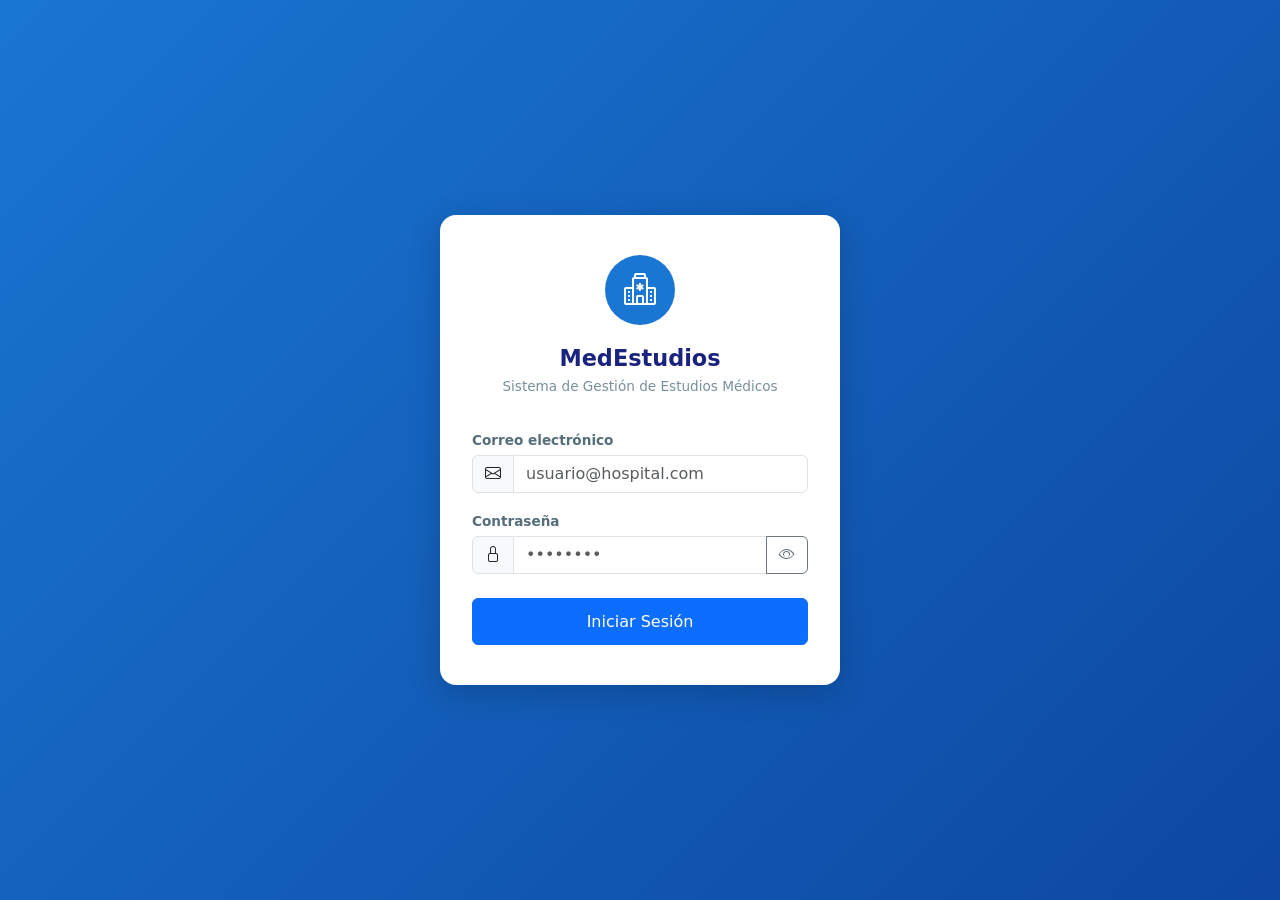
==== front/admin/medicos.html @ 388c31d4 "First commit" ====
<!DOCTYPE html>
<html lang="es">
<head>
  <meta charset="UTF-8" />
  <meta name="viewport" content="width=device-width, initial-scale=1.0" />
  <title>Médicos — Admin | MedEstudios</title>
  <link rel="stylesheet" href="https://cdn.jsdelivr.net/npm/bootstrap@5.3.3/dist/css/bootstrap.min.css" />
  <link rel="stylesheet" href="https://cdn.jsdelivr.net/npm/bootstrap-icons@1.11.3/font/bootstrap-icons.css" />
  <link rel="stylesheet" href="../css/styles.css" />
</head>
<body>

<div class="app-wrapper">
  <!-- Sidebar -->
  <nav class="sidebar" id="sidebar">
    <a class="sidebar-brand" href="dashboard.html">
      <div class="sidebar-brand-icon"><i class="bi bi-hospital"></i></div>
      <div>
        <div class="sidebar-brand-text">MedEstudios</div>
        <div class="sidebar-brand-sub">Panel Administrativo</div>
      </div>
    </a>
    <div class="sidebar-nav">
      <a href="dashboard.html" class="nav-link"><i class="bi bi-speedometer2"></i> Dashboard</a>
      <a href="medicos.html"   class="nav-link"><i class="bi bi-person-badge"></i> Médicos</a>
      <a href="pacientes.html" class="nav-link"><i class="bi bi-people"></i> Pacientes</a>
      <a href="estudios.html"  class="nav-link"><i class="bi bi-file-earmark-medical"></i> Estudios</a>
      <div class="sidebar-divider"></div>
      <button class="nav-link btn-logout w-100 text-start border-0 bg-transparent text-danger">
        <i class="bi bi-box-arrow-left"></i> Cerrar Sesión
      </button>
    </div>
    <div class="sidebar-footer">
      <div class="sidebar-user">
        <div class="sidebar-user-avatar" id="sidebar-user-avatar">--</div>
        <div class="sidebar-user-info">
          <div class="sidebar-user-name" id="sidebar-user-name">…</div>
          <div class="sidebar-user-role" id="sidebar-user-role">…</div>
        </div>
      </div>
    </div>
  </nav>
  <div class="sidebar-overlay" id="sidebar-overlay"></div>

  <!-- Main -->
  <div class="main-content">
    <header class="top-header">
      <button class="hamburger-btn" id="sidebar-toggle"><i class="bi bi-list"></i></button>
      <h1 class="page-title"><i class="bi bi-person-badge me-2 text-primary"></i>Médicos</h1>
      <span class="d-none d-md-inline text-muted" style="font-size:0.85rem;" id="header-user-name"></span>
    </header>

    <div class="page-body">
      <div class="content-card">
        <div class="content-card-header">
          <h2 class="content-card-title"><i class="bi bi-person-badge"></i> Listado de Médicos</h2>
          <button class="btn btn-primary btn-sm d-flex align-items-center gap-1" id="btn-nuevo-medico">
            <i class="bi bi-plus-lg"></i> Nuevo Médico
          </button>
        </div>
        <div class="table-responsive">
          <table class="table table-striped mb-0" id="table-medicos">
            <thead>
              <tr>
                <th>Nombre Completo</th>
                <th>Documento</th>
                <th>Matrícula</th>
                <th>Especialidad</th>
                <th>Mail</th>
                <th>Rol</th>
                <th>Estado</th>
                <th>Acciones</th>
              </tr>
            </thead>
            <tbody id="tbody-medicos">
              <tr class="loading-row"><td colspan="8"><div class="spinner-border spinner-border-sm text-primary me-2"></div>Cargando…</td></tr>
            </tbody>
          </table>
        </div>
      </div>
    </div>
  </div>
</div>

<!-- Modal Médico -->
<div class="modal fade" id="modal-medico" tabindex="-1" aria-labelledby="modal-medico-title" aria-hidden="true">
  <div class="modal-dialog modal-lg modal-dialog-centered">
    <div class="modal-content">
      <div class="modal-header">
        <h5 class="modal-title" id="modal-medico-title">Nuevo Médico</h5>
        <button type="button" class="btn-close" data-bs-dismiss="modal"></button>
      </div>
      <form id="form-medico" novalidate>
        <div class="modal-body">
          <div class="row g-3">
            <div class="col-md-6">
              <label class="form-label" for="m-nombre">Nombre <span class="text-danger">*</span></label>
              <input type="text" id="m-nombre" class="form-control" required maxlength="100" />
              <div class="invalid-feedback">Ingrese el nombre.</div>
            </div>
            <div class="col-md-6">
              <label class="form-label" for="m-apellido">Apellido <span class="text-danger">*</span></label>
              <input type="text" id="m-apellido" class="form-control" required maxlength="100" />
              <div class="invalid-feedback">Ingrese el apellido.</div>
            </div>
            <div class="col-md-6">
              <label class="form-label" for="m-documento">Documento <span class="text-danger">*</span></label>
              <input type="text" id="m-documento" class="form-control" required maxlength="20" />
              <div class="invalid-feedback">Ingrese el documento.</div>
            </div>
            <div class="col-md-6">
              <label class="form-label" for="m-matricula">Matrícula <span class="text-danger">*</span></label>
              <input type="text" id="m-matricula" class="form-control" required maxlength="50" />
              <div class="invalid-feedback">Ingrese la matrícula.</div>
            </div>
            <div class="col-md-6">
              <label class="form-label" for="m-especialidad">Especialidad</label>
              <input type="text" id="m-especialidad" class="form-control" maxlength="100" />
            </div>
            <div class="col-md-6">
              <label class="form-label" for="m-mail">Mail <span class="text-danger">*</span></label>
              <input type="email" id="m-mail" class="form-control" required maxlength="150" />
              <div class="invalid-feedback">Ingrese un mail válido.</div>
            </div>
            <div class="col-md-6" id="m-password-group">
              <label class="form-label" for="m-password">Contraseña <span class="text-danger">*</span></label>
              <input type="password" id="m-password" class="form-control" minlength="6" />
              <div class="invalid-feedback">La contraseña debe tener al menos 6 caracteres.</div>
            </div>
            <div class="col-md-6">
              <label class="form-label" for="m-rol">Rol <span class="text-danger">*</span></label>
              <select id="m-rol" class="form-select" required>
                <option value="">Seleccionar…</option>
                <option value="MEDICO">MEDICO</option>
                <option value="ADMIN">ADMIN</option>
              </select>
              <div class="invalid-feedback">Seleccione un rol.</div>
            </div>
          </div>
        </div>
        <div class="modal-footer">
          <button type="button" class="btn btn-secondary" data-bs-dismiss="modal">Cancelar</button>
          <button type="submit" class="btn btn-primary" id="btn-save-medico">
            <span id="btn-save-text">Guardar</span>
            <span id="btn-save-spinner" class="spinner-border spinner-border-sm d-none ms-1"></span>
          </button>
        </div>
      </form>
    </div>
  </div>
</div>

<!-- Modal Confirmar Baja -->
<div class="modal fade" id="modal-confirm" tabindex="-1" aria-labelledby="modal-confirm-title" aria-hidden="true">
  <div class="modal-dialog modal-dialog-centered">
    <div class="modal-content">
      <div class="modal-header">
        <h5 class="modal-title" id="modal-confirm-title">Confirmar Baja</h5>
        <button type="button" class="btn-close" data-bs-dismiss="modal"></button>
      </div>
      <div class="modal-body">
        <p id="modal-confirm-text">¿Está seguro que desea dar de baja a este médico?</p>
        <p class="text-muted small">Esta acción desactiva al médico pero no lo elimina permanentemente.</p>
      </div>
      <div class="modal-footer">
        <button type="button" class="btn btn-secondary" data-bs-dismiss="modal">Cancelar</button>
        <button type="button" class="btn btn-danger" id="btn-confirm-delete">
          <span id="btn-del-text">Dar de Baja</span>
          <span id="btn-del-spinner" class="spinner-border spinner-border-sm d-none ms-1"></span>
        </button>
      </div>
    </div>
  </div>
</div>

<!-- Toast container -->
<div class="toast-container-custom" id="toast-container"></div>

<script src="https://cdn.jsdelivr.net/npm/bootstrap@5.3.3/dist/js/bootstrap.bundle.min.js"></script>
<script src="../js/auth.js"></script>
<script src="../js/api.js"></script>
<script src="../js/admin/medicos.js"></script>
</body>
</html>
---- front/css/styles.css ----
/* ============================================================
   Medical Studies Management — Custom Styles
   ============================================================ */

:root {
  --sidebar-width: 260px;
  --sidebar-bg: #ffffff;
  --sidebar-border: #1976d2;
  --sidebar-text: #37474f;
  --sidebar-hover-bg: #e3f2fd;
  --sidebar-active-bg: #1976d2;
  --sidebar-active-text: #ffffff;
  --header-height: 60px;
  --primary: #1976d2;
  --primary-dark: #1565c0;
  --danger: #d32f2f;
  --success: #388e3c;
  --body-bg: #f4f6f9;
}

/* ── Base ── */
body {
  background-color: var(--body-bg);
  font-family: 'Segoe UI', system-ui, -apple-system, sans-serif;
  color: #37474f;
}

/* ── Layout Wrapper ── */
.app-wrapper {
  display: flex;
  min-height: 100vh;
}

/* ── Sidebar ── */
.sidebar {
  width: var(--sidebar-width);
  min-height: 100vh;
  background: var(--sidebar-bg);
  border-right: 3px solid var(--sidebar-border);
  display: flex;
  flex-direction: column;
  position: fixed;
  top: 0;
  left: 0;
  z-index: 1040;
  transition: transform 0.3s ease;
  box-shadow: 2px 0 8px rgba(0,0,0,0.07);
}

.sidebar-brand {
  padding: 1.25rem 1.5rem;
  border-bottom: 1px solid #e0e0e0;
  display: flex;
  align-items: center;
  gap: 0.75rem;
  text-decoration: none;
}

.sidebar-brand-icon {
  width: 40px;
  height: 40px;
  background: var(--primary);
  border-radius: 10px;
  display: flex;
  align-items: center;
  justify-content: center;
  color: white;
  font-size: 1.25rem;
  flex-shrink: 0;
}

.sidebar-brand-text {
  font-size: 0.95rem;
  font-weight: 700;
  color: var(--primary);
  line-height: 1.2;
}

.sidebar-brand-sub {
  font-size: 0.72rem;
  color: #90a4ae;
  font-weight: 400;
}

.sidebar-nav {
  flex: 1;
  padding: 1rem 0;
  overflow-y: auto;
}

.sidebar-nav .nav-link {
  display: flex;
  align-items: center;
  gap: 0.75rem;
  padding: 0.65rem 1.5rem;
  color: var(--sidebar-text);
  border-radius: 0;
  font-size: 0.9rem;
  font-weight: 500;
  text-decoration: none;
  transition: background 0.15s, color 0.15s;
  border-left: 3px solid transparent;
}

.sidebar-nav .nav-link:hover {
  background: var(--sidebar-hover-bg);
  color: var(--primary);
  border-left-color: var(--primary);
}

.sidebar-nav .nav-link.active {
  background: var(--sidebar-active-bg);
  color: var(--sidebar-active-text);
  border-left-color: var(--primary-dark);
}

.sidebar-nav .nav-link i {
  font-size: 1.1rem;
  width: 20px;
  text-align: center;
}

.sidebar-divider {
  border-top: 1px solid #e0e0e0;
  margin: 0.5rem 0;
}

.sidebar-footer {
  padding: 1rem 1.5rem;
  border-top: 1px solid #e0e0e0;
}

.sidebar-user {
  display: flex;
  align-items: center;
  gap: 0.65rem;
  margin-bottom: 0.75rem;
}

.sidebar-user-avatar {
  width: 36px;
  height: 36px;
  background: var(--primary);
  border-radius: 50%;
  display: flex;
  align-items: center;
  justify-content: center;
  color: white;
  font-size: 0.85rem;
  font-weight: 700;
  flex-shrink: 0;
}

.sidebar-user-info {
  overflow: hidden;
}

.sidebar-user-name {
  font-size: 0.85rem;
  font-weight: 600;
  color: #37474f;
  white-space: nowrap;
  overflow: hidden;
  text-overflow: ellipsis;
}

.sidebar-user-role {
  font-size: 0.72rem;
  color: #90a4ae;
}

/* ── Main Content ── */
.main-content {
  margin-left: var(--sidebar-width);
  flex: 1;
  display: flex;
  flex-direction: column;
  min-height: 100vh;
}

/* ── Top Header ── */
.top-header {
  height: var(--header-height);
  background: #ffffff;
  border-bottom: 1px solid #e0e0e0;
  box-shadow: 0 1px 4px rgba(0,0,0,0.06);
  display: flex;
  align-items: center;
  padding: 0 1.5rem;
  position: sticky;
  top: 0;
  z-index: 1030;
  gap: 1rem;
}

.top-header .page-title {
  font-size: 1.15rem;
  font-weight: 600;
  color: #263238;
  margin: 0;
  flex: 1;
}

.hamburger-btn {
  display: none;
  background: none;
  border: none;
  font-size: 1.4rem;
  color: #546e7a;
  cursor: pointer;
  padding: 0.25rem;
}

/* ── Page Body ── */
.page-body {
  padding: 1.75rem;
  flex: 1;
}

/* ── Stat Cards ── */
.stat-card {
  background: white;
  border-radius: 12px;
  padding: 1.5rem;
  border: 1px solid #e8edf2;
  box-shadow: 0 1px 4px rgba(0,0,0,0.06);
  display: flex;
  align-items: center;
  gap: 1.25rem;
  transition: box-shadow 0.2s;
}

.stat-card:hover {
  box-shadow: 0 4px 12px rgba(0,0,0,0.1);
}

.stat-icon {
  width: 56px;
  height: 56px;
  border-radius: 12px;
  display: flex;
  align-items: center;
  justify-content: center;
  font-size: 1.5rem;
  color: white;
  flex-shrink: 0;
}

.stat-icon.bg-primary { background: var(--primary) !important; }
.stat-icon.bg-success { background: var(--success) !important; }
.stat-icon.bg-warning { background: #f57c00 !important; }
.stat-icon.bg-info    { background: #0288d1 !important; }

.stat-value {
  font-size: 2rem;
  font-weight: 700;
  color: #263238;
  line-height: 1;
}

.stat-label {
  font-size: 0.82rem;
  color: #78909c;
  margin-top: 0.2rem;
  font-weight: 500;
}

/* ── Cards / Tables ── */
.content-card {
  background: white;
  border-radius: 12px;
  border: 1px solid #e8edf2;
  box-shadow: 0 1px 4px rgba(0,0,0,0.06);
  overflow: hidden;
}

.content-card-header {
  padding: 1rem 1.25rem;
  border-bottom: 1px solid #e8edf2;
  display: flex;
  align-items: center;
  justify-content: space-between;
  gap: 0.75rem;
  flex-wrap: wrap;
}

.content-card-title {
  font-size: 1rem;
  font-weight: 600;
  color: #263238;
  margin: 0;
  display: flex;
  align-items: center;
  gap: 0.5rem;
}

.table-responsive {
  border-radius: 0;
}

.table thead th {
  background: #f8fafc;
  border-bottom: 2px solid #e0e0e0;
  font-size: 0.78rem;
  font-weight: 600;
  text-transform: uppercase;
  letter-spacing: 0.04em;
  color: #546e7a;
  padding: 0.75rem 1rem;
  white-space: nowrap;
}

.table tbody td {
  padding: 0.8rem 1rem;
  vertical-align: middle;
  font-size: 0.875rem;
  border-color: #f0f4f8;
}

.table tbody tr:hover {
  background-color: #f8fafd;
}

/* ── Badges ── */
.badge-activo {
  background: #e8f5e9;
  color: #2e7d32;
  padding: 0.3em 0.7em;
  border-radius: 20px;
  font-size: 0.75rem;
  font-weight: 600;
}

.badge-inactivo {
  background: #fce4ec;
  color: #c62828;
  padding: 0.3em 0.7em;
  border-radius: 20px;
  font-size: 0.75rem;
  font-weight: 600;
}

/* ── Action Buttons (table) ── */
.btn-action {
  padding: 0.3rem 0.55rem;
  font-size: 0.8rem;
  border-radius: 6px;
  border: none;
  cursor: pointer;
  line-height: 1;
  transition: opacity 0.15s;
}

.btn-action:hover { opacity: 0.82; }

/* ── Login Page ── */
.login-page {
  min-height: 100vh;
  background: linear-gradient(135deg, #1976d2 0%, #0d47a1 100%);
  display: flex;
  align-items: center;
  justify-content: center;
  padding: 1.5rem;
}

.login-card {
  background: white;
  border-radius: 16px;
  box-shadow: 0 8px 32px rgba(0,0,0,0.18);
  padding: 2.5rem 2rem;
  width: 100%;
  max-width: 400px;
}

.login-logo {
  width: 70px;
  height: 70px;
  background: var(--primary);
  border-radius: 50%;
  display: flex;
  align-items: center;
  justify-content: center;
  font-size: 2rem;
  color: white;
  margin: 0 auto 1.25rem;
}

.login-title {
  font-size: 1.4rem;
  font-weight: 700;
  color: #1a237e;
  text-align: center;
  margin-bottom: 0.25rem;
}

.login-subtitle {
  font-size: 0.85rem;
  color: #78909c;
  text-align: center;
  margin-bottom: 2rem;
}

/* ── Modals ── */
.modal-header {
  border-bottom: 2px solid #e3f2fd;
  background: #f8fafd;
}

.modal-title {
  font-weight: 600;
  color: #263238;
}

.modal-footer {
  border-top: 1px solid #e0e0e0;
  background: #fafafa;
}

/* ── Toast Container ── */
.toast-container-custom {
  position: fixed;
  bottom: 1.5rem;
  right: 1.5rem;
  z-index: 9999;
  display: flex;
  flex-direction: column;
  gap: 0.5rem;
  pointer-events: none;
}

.toast-custom {
  min-width: 280px;
  max-width: 360px;
  background: white;
  border-radius: 10px;
  box-shadow: 0 4px 16px rgba(0,0,0,0.15);
  padding: 0.9rem 1.1rem;
  display: flex;
  align-items: flex-start;
  gap: 0.75rem;
  pointer-events: all;
  animation: toastIn 0.25s ease;
  border-left: 4px solid #1976d2;
}

.toast-custom.toast-success { border-left-color: #388e3c; }
.toast-custom.toast-error   { border-left-color: #d32f2f; }
.toast-custom.toast-warning { border-left-color: #f57c00; }
.toast-custom.toast-info    { border-left-color: #0288d1; }

.toast-custom-icon {
  font-size: 1.2rem;
  flex-shrink: 0;
  margin-top: 1px;
}

.toast-success .toast-custom-icon { color: #388e3c; }
.toast-error   .toast-custom-icon { color: #d32f2f; }
.toast-warning .toast-custom-icon { color: #f57c00; }
.toast-info    .toast-custom-icon { color: #0288d1; }

.toast-custom-body {
  flex: 1;
  font-size: 0.875rem;
  color: #37474f;
  line-height: 1.4;
}

.toast-custom-close {
  background: none;
  border: none;
  font-size: 1rem;
  color: #90a4ae;
  cursor: pointer;
  padding: 0;
  flex-shrink: 0;
}

@keyframes toastIn {
  from { opacity: 0; transform: translateX(20px); }
  to   { opacity: 1; transform: translateX(0); }
}

/* ── Empty State ── */
.empty-state {
  padding: 3rem 1rem;
  text-align: center;
  color: #90a4ae;
}

.empty-state i {
  font-size: 3rem;
  display: block;
  margin-bottom: 1rem;
}

.empty-state p {
  font-size: 0.9rem;
}

/* ── Loading ── */
.loading-row td {
  text-align: center;
  padding: 2rem;
  color: #90a4ae;
}

/* ── Sidebar Overlay (mobile) ── */
.sidebar-overlay {
  display: none;
  position: fixed;
  inset: 0;
  background: rgba(0,0,0,0.45);
  z-index: 1039;
}

/* ── Responsive ── */
@media (max-width: 991.98px) {
  .sidebar {
    transform: translateX(-100%);
  }

  .sidebar.show {
    transform: translateX(0);
  }

  .sidebar-overlay.show {
    display: block;
  }

  .main-content {
    margin-left: 0;
  }

  .hamburger-btn {
    display: block;
  }

  .page-body {
    padding: 1.25rem;
  }
}

@media (max-width: 575.98px) {
  .stat-card { flex-direction: column; text-align: center; gap: 0.75rem; }
  .stat-icon { width: 48px; height: 48px; font-size: 1.25rem; }
  .login-card { padding: 2rem 1.25rem; }
}

/* ── Truncate helper ── */
.text-truncate-150 {
  max-width: 150px;
  overflow: hidden;
  text-overflow: ellipsis;
  white-space: nowrap;
  display: inline-block;
}

/* ── Form helpers ── */
.form-label {
  font-size: 0.85rem;
  font-weight: 600;
  color: #546e7a;
  margin-bottom: 0.3rem;
}

.form-control:focus, .form-select:focus {
  border-color: var(--primary);
  box-shadow: 0 0 0 0.2rem rgba(25, 118, 210, 0.18);
}

/* ── File badge ── */
.file-badge {
  display: inline-flex;
  align-items: center;
  gap: 0.3rem;
  background: #e3f2fd;
  color: var(--primary);
  border-radius: 6px;
  padding: 0.2rem 0.5rem;
  font-size: 0.78rem;
  font-weight: 600;
  cursor: pointer;
  text-decoration: none;
  transition: background 0.15s;
}

.file-badge:hover {
  background: #bbdefb;
  color: var(--primary-dark);
}
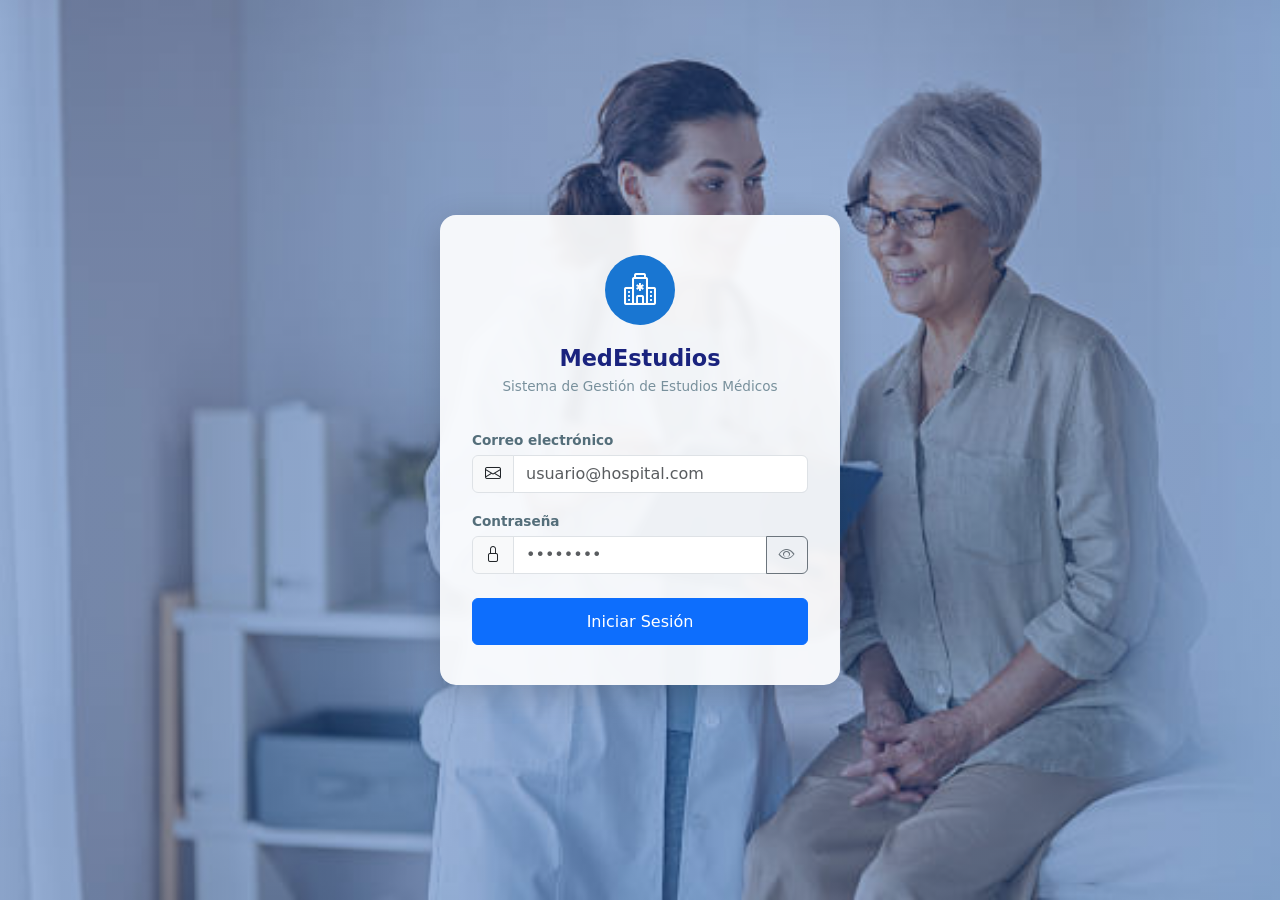
==== commit 0c856433: "feat: add login background image Co-authored-by: Copilot <223556219+Copilot@users.noreply.github.com" ====
--- a/front/admin/medicos.html
+++ b/front/admin/medicos.html
@@ -155,7 +155,7 @@
   <div class="modal-dialog modal-dialog-centered">
     <div class="modal-content">
       <div class="modal-header">
-        <h5 class="modal-title" id="modal-confirm-title">Confirmar Baja</h5>
+        <h5 class="modal-title" id="modal-confirm-title">Confirmar acción</h5>
         <button type="button" class="btn-close" data-bs-dismiss="modal"></button>
       </div>
       <div class="modal-body">
--- a/front/css/styles.css
+++ b/front/css/styles.css
@@ -356,7 +356,9 @@
 /* ── Login Page ── */
 .login-page {
   min-height: 100vh;
-  background: linear-gradient(135deg, #1976d2 0%, #0d47a1 100%);
+  background:
+    linear-gradient(rgba(13, 71, 161, 0.42), rgba(13, 71, 161, 0.42)),
+    url('../assets/login-bg.png') center center / cover no-repeat;
   display: flex;
   align-items: center;
   justify-content: center;
@@ -364,12 +366,13 @@
 }
 
 .login-card {
-  background: white;
+  background: rgba(255, 255, 255, 0.92);
   border-radius: 16px;
   box-shadow: 0 8px 32px rgba(0,0,0,0.18);
   padding: 2.5rem 2rem;
   width: 100%;
   max-width: 400px;
+  backdrop-filter: blur(4px);
 }
 
 .login-logo {
